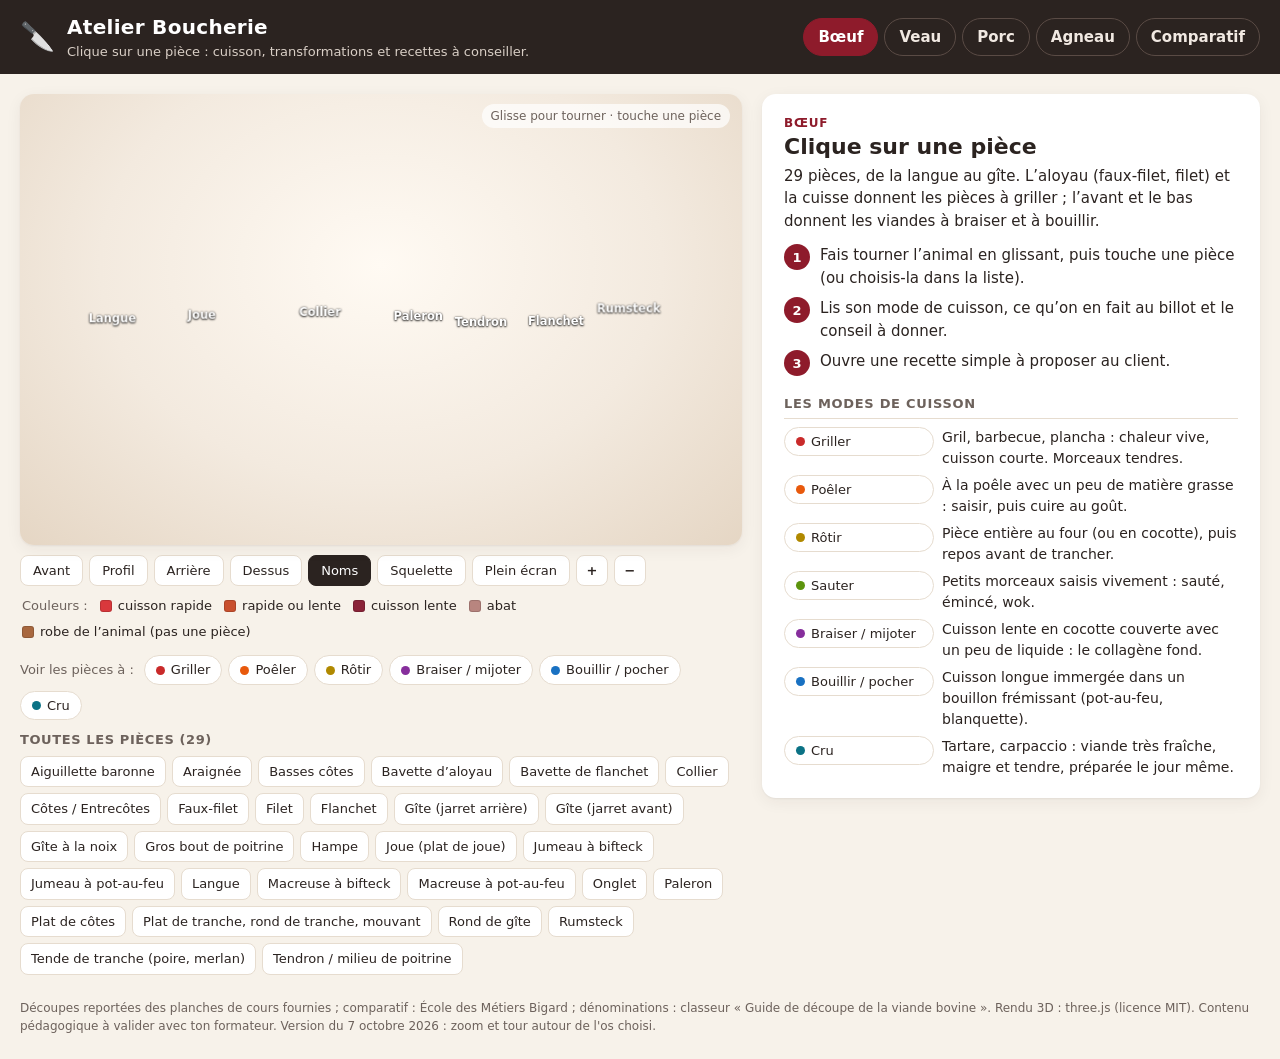
==== app/index.html @ 1efadbfb "Version du 7 octobre 2026 en bas de page (zoom et tour autour de l'os choisi) La correction elle-mêm" ====
<!doctype html>
<html lang="fr">
<head>
  <meta charset="utf-8">
  <meta name="viewport" content="width=device-width, initial-scale=1">
  <title>Atelier Boucherie — pièces, cuissons, recettes</title>
  <meta name="description" content="Apprendre la boucherie : clique sur une pièce pour connaître sa cuisson, ses transformations et des recettes à proposer au client.">
  <meta name="theme-color" content="#2b2320">
  <meta name="apple-mobile-web-app-capable" content="yes">
  <meta name="mobile-web-app-capable" content="yes">
  <meta name="apple-mobile-web-app-title" content="Boucherie">
  <link rel="manifest" href="manifest.webmanifest">
  <link rel="icon" type="image/png" sizes="192x192" href="img/icone-192.png">
  <link rel="apple-touch-icon" href="img/apple-touch-icon.png">
  <link rel="stylesheet" href="styles.css">
</head>
<body>
  <header class="entete">
    <div class="marque">
      <span class="marque-logo" aria-hidden="true">🔪</span>
      <div>
        <h1>Atelier Boucherie</h1>
        <p>Clique sur une pièce : cuisson, transformations et recettes à conseiller.</p>
      </div>
    </div>
    <nav class="onglets" id="onglets" aria-label="Choix de l’animal"></nav>
  </header>

  <main class="page" id="page">
    <section class="colonne-planche" id="vue-planche" aria-label="Planche de découpe">
      <div class="planche" id="planche" role="application">
        <p class="aide3d">Glisse pour tourner · touche une pièce</p>
      </div>
      <div class="outils3d" id="outils3d" aria-label="Orientation de l’animal">
        <button type="button" data-vue="avant">Avant</button>
        <button type="button" data-vue="profil">Profil</button>
        <button type="button" data-vue="arriere">Arrière</button>
        <button type="button" data-vue="dessus">Dessus</button>
        <button type="button" data-noms aria-pressed="true">Noms</button>
        <button type="button" data-squelette aria-pressed="false" hidden>Squelette</button>
        <button type="button" data-muscles aria-pressed="false" hidden>Muscles</button>
        <button type="button" data-eclater aria-pressed="false" hidden>Éclater</button>
        <button type="button" data-plein aria-pressed="false">Plein écran</button>
        <button type="button" data-zoom="1.25" aria-label="Zoomer">+</button>
        <button type="button" data-zoom="0.8" aria-label="Dézoomer">−</button>
      </div>
      <div class="couleurs3d" id="couleurs3d" aria-label="Signification des couleurs"></div>
      <div class="legende" id="legende" aria-label="Filtrer par mode de cuisson"></div>
      <div class="liste-pieces" id="liste-pieces" aria-label="Toutes les pièces"></div>
    </section>
    <aside class="panneau" id="panneau" aria-live="polite"></aside>
    <section class="comparatif" id="vue-comparatif" hidden></section>
  </main>

  <div class="bulle" id="bulle" hidden></div>

  <footer class="pied">
    Découpes reportées des planches de cours fournies ; comparatif : École des Métiers Bigard ; dénominations : classeur « Guide de découpe de la viande bovine ». Rendu 3D : three.js (licence MIT).
    Contenu pédagogique à valider avec ton formateur.
    <span id="version">Version du 7 octobre 2026 : zoom et tour autour de l'os choisi.</span>
  </footer>

  <script src="vendor/three.min.js"></script>
  <script src="data/modeles3d.js"></script>
  <script src="data/recettes.js"></script>
  <script src="data/pieces.js"></script>
  <script src="data/os.js"></script>
  <script src="data/classeur.js"></script>
  <script src="vue3d.js"></script>
  <script src="app.js"></script>
</body>
</html>
---- app/styles.css ----
:root {
  --fond: #f7f2ea;
  --carte: #ffffff;
  --texte: #2b2320;
  --doux: #6d625c;
  --trait: #e6dccf;
  --accent: #8e1b2b;
  --accent-clair: #f6e3e5;
  --surbrillance: #ffcf33;
  --rayon: 14px;
  --ombre: 0 1px 2px rgba(43, 35, 32, .06), 0 4px 16px rgba(43, 35, 32, .06);
}

* { box-sizing: border-box; }
/* « hidden » doit toujours cacher, même un élément qui a son propre display (ex. .legende en flex). */
[hidden] { display: none !important; }
html { -webkit-text-size-adjust: 100%; }
body {
  margin: 0;
  font: 15px/1.5 system-ui, -apple-system, "Segoe UI", Roboto, sans-serif;
  color: var(--texte);
  background: var(--fond);
}

/* ---------- En-tête ---------- */
.entete {
  position: sticky; top: 0; z-index: 20;
  display: flex; flex-wrap: wrap; align-items: center; justify-content: space-between; gap: 10px 24px;
  padding: 12px 20px;
  background: #2b2320; color: #fff;
}
.marque { display: flex; align-items: center; gap: 12px; }
.marque-logo { font-size: 28px; }
.marque h1 { margin: 0; font-size: 20px; letter-spacing: .3px; }
.marque p { margin: 0; font-size: 13px; color: #d9cfc6; }
.onglets { display: flex; flex-wrap: wrap; gap: 6px; }
.onglets button {
  border: 1px solid #5a4b45; background: transparent; color: #f1e9e2;
  padding: 7px 14px; border-radius: 999px; font: inherit; font-weight: 600; cursor: pointer;
}
.onglets button:hover { background: #3d322e; }
.onglets button[aria-current="page"] { background: var(--accent); border-color: var(--accent); color: #fff; }

/* ---------- Mise en page ---------- */
.page {
  display: grid; grid-template-columns: minmax(0, 1.45fr) minmax(320px, 1fr); gap: 20px;
  max-width: 1400px; margin: 0 auto; padding: 20px;
}
.page.mode-comparatif { grid-template-columns: 1fr; }
.colonne-planche { min-width: 0; }

/* ---------- Animal en 3D ---------- */
.planche {
  position: relative; width: 100%; aspect-ratio: 16 / 10; min-height: 300px;
  border-radius: var(--rayon); box-shadow: var(--ombre); overflow: hidden;
  background: radial-gradient(ellipse at 50% 38%, #fffaf3 0%, #f3eadf 55%, #e5d6c4 100%);
}
.toile3d { position: absolute; inset: 0; width: 100%; height: 100%; display: block; cursor: grab; touch-action: pan-y; }
.toile3d:active { cursor: grabbing; }
.outils3d { display: flex; flex-wrap: wrap; gap: 6px; margin-top: 10px; }
.outils3d button {
  border: 1px solid var(--trait); background: var(--carte); color: var(--texte);
  padding: 5px 12px; border-radius: 8px; font: inherit; font-size: 13px; cursor: pointer;
}
.outils3d button:hover { border-color: var(--accent); color: var(--accent); }
.outils3d button[aria-pressed="true"] { background: #2b2320; border-color: #2b2320; color: #fff; }
.etiquettes3d { position: absolute; inset: 0; z-index: 1; pointer-events: none; overflow: hidden; }
.etiquettes3d span {
  position: absolute; left: 0; top: 0; white-space: nowrap; will-change: transform;
  font: 700 11.5px/16px system-ui, -apple-system, "Segoe UI", Roboto, sans-serif; color: #fff; padding: 0 3px;
  text-shadow: 0 1px 2px rgba(0, 0, 0, .8), 0 0 2px rgba(0, 0, 0, .7);
}
.etiquettes3d.os span { color: #2b2320; text-shadow: 0 0 3px #fff, 0 0 2px #fff, 0 1px 1px rgba(255, 255, 255, .9); }
.liste-pieces h2.sous { margin-top: 10px; text-transform: none; letter-spacing: 0; font-size: 13px; color: var(--accent); }
.note-mrs { font-size: 13px; color: #7a4b00; background: #fff4dc; border-radius: 8px; padding: 8px 10px; }
.os-lien a, .transfo a { color: var(--accent); }
.source { font-size: 12px; color: var(--doux); margin-top: 14px; }
.etiquettes3d span.actif { color: #2b2320; background: #ffd25e; border-radius: 4px; text-shadow: none; }
.outils3d button[data-zoom] { width: 32px; padding: 5px 0; font-weight: 700; }
.aide3d {
  position: absolute; z-index: 2; right: 12px; top: 10px; margin: 0; pointer-events: none;
  font-size: 12px; color: var(--doux); background: rgba(255, 255, 255, .7); padding: 3px 9px; border-radius: 999px;
}
.couleurs3d { display: flex; flex-wrap: wrap; align-items: center; gap: 6px 12px; margin: 10px 2px 0; font-size: 13px; }
.couleurs3d .titre { color: var(--doux); }
.pastille { display: inline-flex; align-items: center; gap: 6px; }
.pastille::before { content: ""; width: 12px; height: 12px; border-radius: 3px; background: var(--c); box-shadow: inset 0 0 0 1px rgba(0, 0, 0, .15); }
.pastille.neutre::before { background: #cbbcae; }

.bulle {
  position: fixed; z-index: 50; pointer-events: none;
  background: #2b2320; color: #fff; padding: 4px 10px; border-radius: 8px;
  font-size: 13px; font-weight: 600; white-space: nowrap;
  transform: translate(-50%, calc(-100% - 12px));
}

/* ---------- Légende / filtres ---------- */
.legende { display: flex; flex-wrap: wrap; align-items: center; gap: 6px; margin: 14px 0 6px; }
.legende .titre { font-size: 13px; color: var(--doux); margin-right: 4px; }
.puce {
  display: inline-flex; align-items: center; gap: 6px;
  border: 1px solid var(--trait); background: var(--carte); color: var(--texte);
  padding: 4px 11px; border-radius: 999px; font: inherit; font-size: 13px; cursor: pointer; white-space: nowrap;
}
.puce::before { content: ""; width: 9px; height: 9px; border-radius: 50%; background: var(--c, #999); }
.puce:hover { border-color: var(--c, #999); }
.puce[aria-pressed="true"] { background: var(--c); border-color: var(--c); color: #fff; }
.puce[aria-pressed="true"]::before { background: #fff; }
.puce.statique { cursor: default; }
.puce.effacer { --c: #6d625c; }
.puce.effacer::before { display: none; }

.liste-pieces { margin-top: 10px; }
.liste-pieces h2 { font-size: 13px; font-weight: 600; color: var(--doux); margin: 8px 0 6px; text-transform: uppercase; letter-spacing: .6px; }
.liste-pieces .grille { display: flex; flex-wrap: wrap; gap: 6px; }
.liste-pieces button {
  border: 1px solid var(--trait); background: var(--carte); color: var(--texte);
  padding: 5px 10px; border-radius: 8px; font: inherit; font-size: 13px; cursor: pointer;
}
.liste-pieces button:hover { border-color: var(--accent); }
.liste-pieces button.active { background: var(--accent); color: #fff; border-color: var(--accent); }
.liste-pieces button.attenue { opacity: .4; }

/* ---------- Panneau de détail ---------- */
.panneau {
  align-self: start; position: sticky; top: 84px;
  max-height: calc(100vh - 104px); overflow: auto;
  background: var(--carte); border-radius: var(--rayon); box-shadow: var(--ombre);
  padding: 20px 22px;
}
.panneau .kicker { font-size: 12px; letter-spacing: .8px; text-transform: uppercase; color: var(--accent); font-weight: 700; }
.panneau h2 { margin: 2px 0 4px; font-size: 26px; line-height: 1.15; }
.panneau .alias { margin: 0 0 10px; color: var(--doux); font-size: 13px; }
.panneau h3 {
  margin: 18px 0 8px; font-size: 13px; text-transform: uppercase; letter-spacing: .7px; color: var(--doux);
  border-bottom: 1px solid var(--trait); padding-bottom: 4px;
}
.panneau p { margin: 6px 0; }
.type { display: inline-block; font-size: 12px; font-weight: 700; padding: 3px 9px; border-radius: 6px; margin-right: 6px; }
.type.rapide { background: #fff1e6; color: #a8461a; }
.type.lente { background: #efe9f8; color: #5f2b86; }
.type.mixte { background: #e8f3ea; color: #2d6a3a; }
.type.abat { background: #f1ece8; color: #5c4a42; }
.cuissons { display: flex; flex-wrap: wrap; gap: 6px; margin: 10px 0 4px; }
.conseil {
  margin: 12px 0 0; padding: 10px 12px; border-left: 4px solid var(--accent);
  background: var(--accent-clair); border-radius: 0 10px 10px 0;
}
.conseil strong { color: var(--accent); }
.transfo { list-style: none; margin: 0; padding: 0; }
.transfo li { padding: 7px 0; border-bottom: 1px dashed var(--trait); }
.transfo li:last-child { border-bottom: 0; }
.transfo b { display: block; }
.transfo span { color: var(--doux); font-size: 14px; }

details.recette {
  border: 1px solid var(--trait); border-radius: 10px; margin-bottom: 8px; background: #fffdfa;
}
details.recette summary {
  cursor: pointer; padding: 10px 12px; font-weight: 600; list-style: none;
  display: flex; justify-content: space-between; gap: 10px; align-items: baseline;
}
details.recette summary::-webkit-details-marker { display: none; }
details.recette summary::before { content: "▸"; color: var(--accent); margin-right: 2px; }
details.recette[open] summary::before { content: "▾"; }
details.recette summary .nom { flex: 1; }
details.recette summary small { color: var(--doux); font-weight: 400; white-space: nowrap; }
.recette .corps { padding: 0 14px 12px; font-size: 14px; }
.recette ul, .recette ol { margin: 6px 0; padding-left: 20px; }
.recette li { margin: 2px 0; }
.recette .client { margin-top: 8px; padding: 8px 10px; background: #f3f7ee; border-radius: 8px; }

.equivalences { display: grid; gap: 8px; }
.equivalences .ligne { display: grid; grid-template-columns: 72px 1fr; gap: 8px; font-size: 14px; }
.equivalences .animal { font-weight: 700; }
.equivalences a { color: var(--accent); }
.equivalences .muscles { color: var(--doux); font-size: 13px; }

.accueil h2 { font-size: 22px; }
.accueil .pas { display: grid; gap: 8px; margin: 12px 0; }
.accueil .pas div { display: flex; gap: 10px; align-items: flex-start; }
.accueil .pas b { flex: 0 0 26px; height: 26px; border-radius: 50%; background: var(--accent); color: #fff; display: grid; place-items: center; font-size: 13px; }
.definitions { display: grid; gap: 6px; font-size: 14px; }
.definitions div { display: grid; grid-template-columns: 150px 1fr; gap: 8px; align-items: start; }

.lien-bouton { background: none; border: 0; padding: 0; font: inherit; color: var(--accent); text-decoration: underline; cursor: pointer; }

/* ---------- Comparatif ---------- */
.comparatif { grid-column: 1 / -1; }
.comparatif h2 { margin: 0 0 4px; }
.comparatif > p { margin: 0 0 14px; color: var(--doux); }
.tableau { width: 100%; border-collapse: separate; border-spacing: 0; background: var(--carte); border-radius: var(--rayon); overflow: hidden; box-shadow: var(--ombre); }
.tableau th, .tableau td { padding: 10px 12px; text-align: left; vertical-align: top; border-bottom: 1px solid var(--trait); }
.tableau thead th { background: #2b2320; color: #fff; font-size: 14px; }
.tableau tbody th { width: 150px; background: #fbf7f1; font-size: 14px; }
.tableau td button { all: unset; cursor: pointer; display: block; }
.tableau td button:hover .region-nom, .tableau td button:focus-visible .region-nom { text-decoration: underline; }
.tableau .region-nom { font-weight: 700; color: var(--accent); }
.tableau ul { margin: 4px 0 0; padding-left: 18px; font-size: 14px; }
.tableau .note { font-size: 12px; color: var(--doux); }
.c-boeuf { background: #fbecec; } .c-veau { background: #f2f6e6; } .c-porc { background: #f8eaf4; } .c-agneau { background: #fbf6dc; }

.pied { max-width: 1400px; margin: 0 auto; padding: 4px 20px 24px; font-size: 12px; color: var(--doux); }

/* ---------- Mobile ---------- */
@media (max-width: 900px) {
  .page { grid-template-columns: 1fr; padding: 12px; gap: 14px; }
  .panneau { position: static; max-height: none; }
  .entete { padding: 10px 12px; position: static; }
  .marque p { display: none; }
  .planche { aspect-ratio: 4 / 3.2; }
  .aide3d { font-size: 11px; }
  .tableau, .tableau tbody, .tableau tr, .tableau th, .tableau td { display: block; width: 100%; }
  .tableau thead { display: none; }
  .tableau td::before { content: attr(data-animal); display: block; font-size: 12px; font-weight: 700; color: var(--doux); text-transform: uppercase; }
}

/* ---------- Classeur de découpe (dénominations ★, fiches magasin) ---------- */
.note-etoiles { font-size: 13px; color: var(--doux); }
.etoiles { color: #c98a00; letter-spacing: 1px; font-size: 14px; white-space: nowrap; }
.etoiles i { font-style: normal; color: #e3d8c8; }
.classeur { list-style: none; margin: 0; padding: 0; }
.classeur li { padding: 8px 0; border-bottom: 1px dashed var(--trait); }
.classeur li:last-child { border-bottom: 0; }
.classeur .denom b { font-size: 15px; }
.classeur .mention { font-size: 12px; font-weight: 600; color: #2d6a3a; background: #e8f3ea; border-radius: 6px; padding: 1px 7px; margin-left: 4px; }
.classeur .morceau { font-weight: 600; font-size: 14px; }
.classeur .morceau small { font-weight: 400; color: var(--doux); }
.classeur span:not(.etoiles):not(.mention) { color: var(--doux); font-size: 14px; }
.petits-noms { font-size: 14px; }
details.fiche-magasin { border: 1px solid var(--trait); border-radius: 10px; margin: 8px 0; background: #fffdfa; }
details.fiche-magasin summary { cursor: pointer; padding: 8px 12px; font-weight: 600; font-size: 14px; list-style: none; }
details.fiche-magasin summary::-webkit-details-marker { display: none; }
details.fiche-magasin summary::before { content: "▸ "; color: var(--accent); }
details.fiche-magasin[open] summary::before { content: "▾ "; }
details.fiche-magasin dl { margin: 0; padding: 0 14px 10px; display: grid; grid-template-columns: 92px 1fr; gap: 4px 10px; font-size: 14px; }
details.fiche-magasin dt { font-weight: 700; color: var(--accent); }
details.fiche-magasin dd { margin: 0; }
.classeur-os { margin: 12px 0 0; padding: 10px 12px; border-left: 4px solid #c98a00; background: #fff6df; border-radius: 0 10px 10px 0; font-size: 14px; }
.classeur-os strong { color: #8a5d00; }

/* ---------- Plongée sur un os : carte dans la vue 3D, noms des muscles ---------- */
.carte3d {
  position: absolute; z-index: 3; left: 10px; bottom: 10px; max-width: min(440px, calc(100% - 20px));
  background: rgba(255, 252, 247, .93); border-radius: 12px; box-shadow: var(--ombre); padding: 8px 10px; font-size: 13px;
}
.carte3d .titre b { font-size: 15px; }
.carte3d .titre small { color: var(--doux); }
.carte3d .muscles-lies { margin: 3px 0 6px; }
.carte3d .muscles-lies a { color: var(--accent); font-weight: 600; }
.carte3d .actions { display: flex; flex-wrap: wrap; gap: 5px; }
.carte3d button {
  border: 1px solid var(--trait); background: var(--carte); color: var(--texte);
  padding: 3px 9px; border-radius: 7px; font: inherit; font-size: 12.5px; cursor: pointer;
}
.carte3d button[aria-pressed="true"] { background: #2b2320; border-color: #2b2320; color: #fff; }
.carte3d .info { margin: 0; font-weight: 600; }
.etiquettes3d.muscles span { color: #fff; background: rgba(90, 22, 26, .78); border-radius: 4px; text-shadow: none; }
.etiquettes3d.muscles span.actif { background: #ffd25e; color: #2b2320; }
@media (max-width: 900px) {
  .carte3d { left: 6px; right: 6px; bottom: 6px; max-width: none; padding: 6px 8px; }
}

/* ---------- Plein écran 3D : se plonger dans le squelette ---------- */
body.plein-ecran-3d { overflow: hidden; }
body.plein-ecran-3d .entete, body.plein-ecran-3d .panneau, body.plein-ecran-3d .pied,
body.plein-ecran-3d .liste-pieces, body.plein-ecran-3d .legende, body.plein-ecran-3d .couleurs3d { display: none !important; }
body.plein-ecran-3d .page { display: block; padding: 0; max-width: none; }
body.plein-ecran-3d .colonne-planche { position: fixed; inset: 0; z-index: 30; display: flex; flex-direction: column; background: #efe6da; }
body.plein-ecran-3d .planche { flex: 1; aspect-ratio: auto; min-height: 0; border-radius: 0; box-shadow: none; }
body.plein-ecran-3d .outils3d { margin: 0; padding: 6px 8px calc(6px + env(safe-area-inset-bottom)); background: #2b2320; }
body.plein-ecran-3d .outils3d button { background: #3d322e; border-color: #5a4b45; color: #f1e9e2; }
body.plein-ecran-3d .outils3d button[aria-pressed="true"] { background: var(--accent); border-color: var(--accent); }
@media (max-width: 900px) {
  .aide3d { left: 8px; right: auto; max-width: calc(100% - 16px); }
}
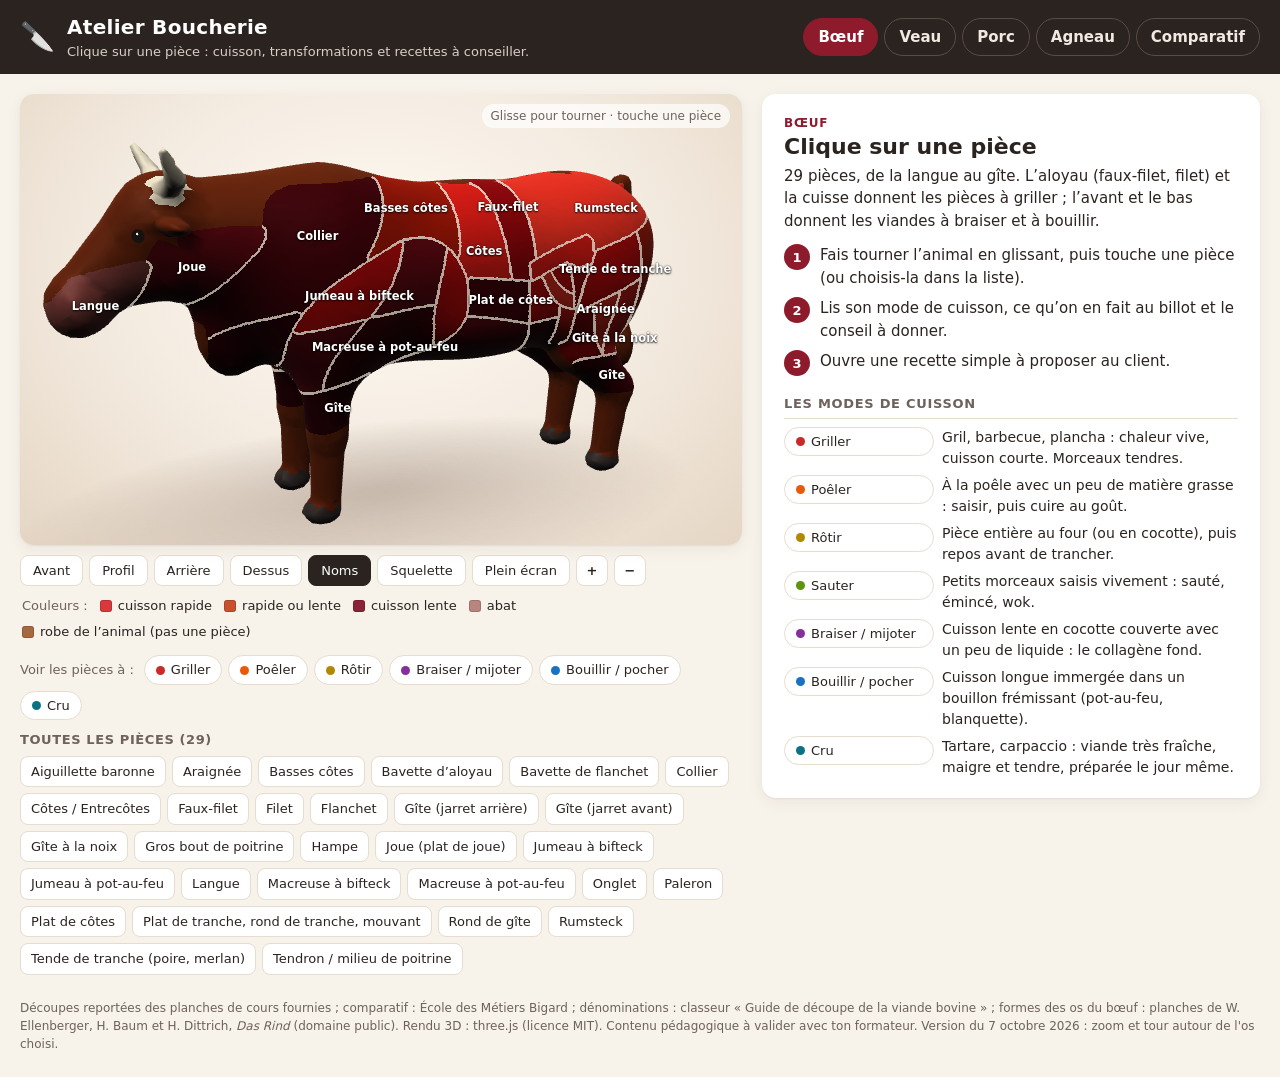
==== commit edb78f57: "Atelier 3D : cuisse et épaule muscle par muscle, os d'après les planches, décor façon MOF - Page ate" ====
--- a/app/index.html
+++ b/app/index.html
@@ -55,7 +55,7 @@
   <div class="bulle" id="bulle" hidden></div>
 
   <footer class="pied">
-    Découpes reportées des planches de cours fournies ; comparatif : École des Métiers Bigard ; dénominations : classeur « Guide de découpe de la viande bovine ». Rendu 3D : three.js (licence MIT).
+    Découpes reportées des planches de cours fournies ; comparatif : École des Métiers Bigard ; dénominations : classeur « Guide de découpe de la viande bovine » ; formes des os du bœuf : planches de W. Ellenberger, H. Baum et H. Dittrich, <i>Das Rind</i> (domaine public). Rendu 3D : three.js (licence MIT).
     Contenu pédagogique à valider avec ton formateur.
     <span id="version">Version du 7 octobre 2026 : zoom et tour autour de l'os choisi.</span>
   </footer>
@@ -66,6 +66,7 @@
   <script src="data/pieces.js"></script>
   <script src="data/os.js"></script>
   <script src="data/classeur.js"></script>
+  <script src="data/atelier.js"></script>
   <script src="vue3d.js"></script>
   <script src="app.js"></script>
 </body>
--- a/app/styles.css
+++ b/app/styles.css
@@ -274,3 +274,12 @@
 @media (max-width: 900px) {
   .aide3d { left: 8px; right: auto; max-width: calc(100% - 16px); }
 }
+
+/* Liens vers la page atelier 3D */
+.lien-atelier { margin: 10px 0; }
+.lien-atelier a { display: inline-block; font-weight: 700; color: var(--accent); }
+.bouton-lien {
+  display: inline-block; border: 1px solid var(--accent); color: var(--accent); background: #fff; border-radius: 999px;
+  padding: 6px 12px; font-weight: 600; text-decoration: none; font-size: 14px;
+}
+.carte3d .bouton-lien { padding: 4px 10px; font-size: 13px; }
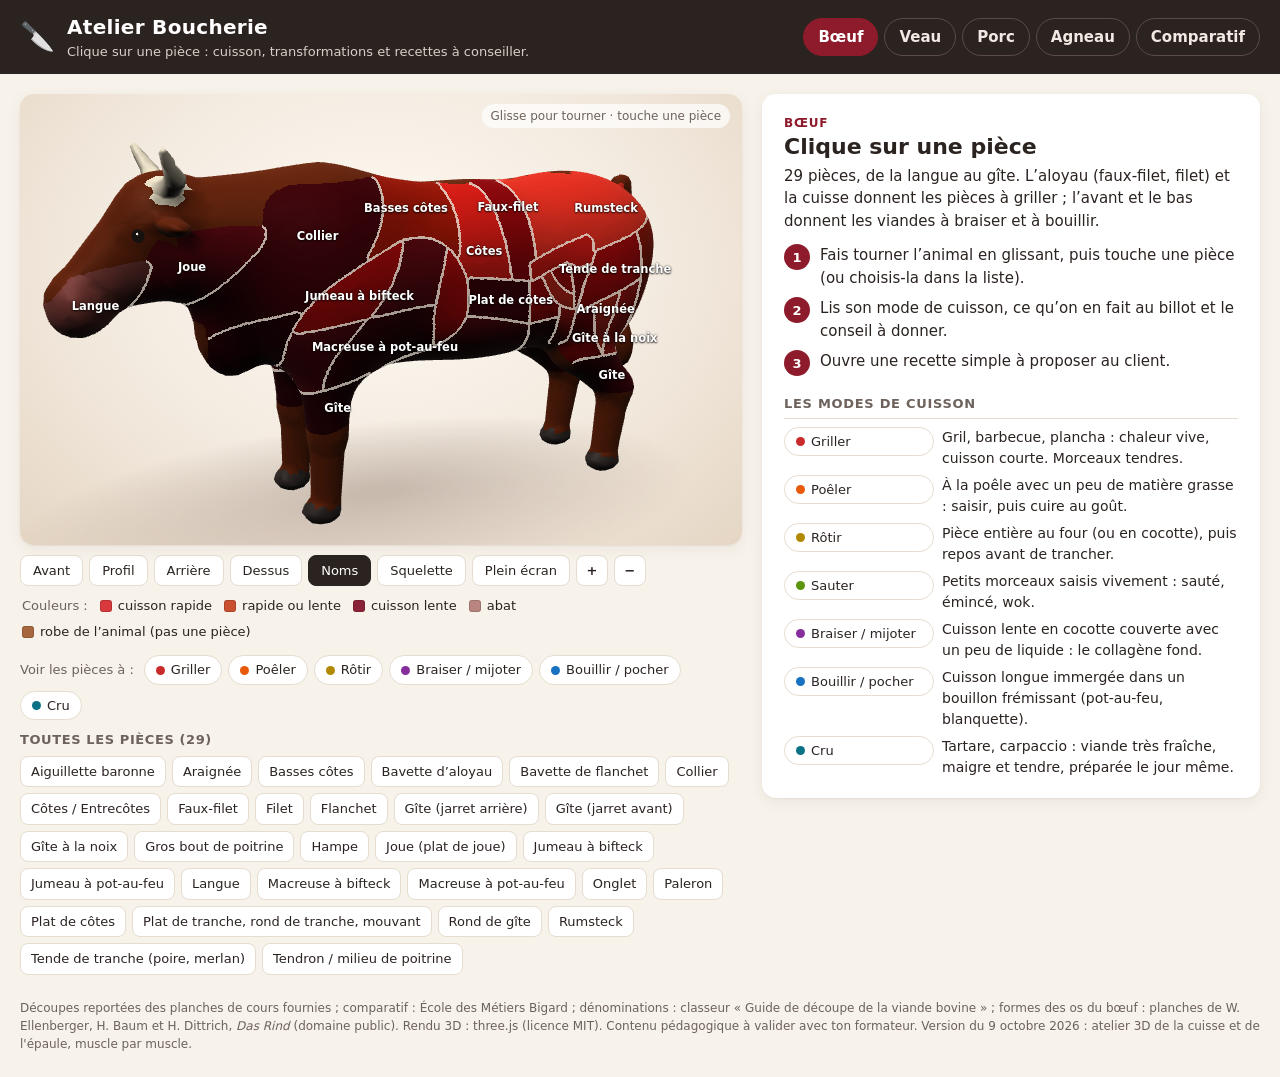
==== commit ce1eb15e: "Jumeau à bifteck devant l'arête de la palette, paleron derrière (modèle 3D principal) Le point de dé" ====
--- a/app/index.html
+++ b/app/index.html
@@ -57,7 +57,7 @@
   <footer class="pied">
     Découpes reportées des planches de cours fournies ; comparatif : École des Métiers Bigard ; dénominations : classeur « Guide de découpe de la viande bovine » ; formes des os du bœuf : planches de W. Ellenberger, H. Baum et H. Dittrich, <i>Das Rind</i> (domaine public). Rendu 3D : three.js (licence MIT).
     Contenu pédagogique à valider avec ton formateur.
-    <span id="version">Version du 7 octobre 2026 : zoom et tour autour de l'os choisi.</span>
+    <span id="version">Version du 9 octobre 2026 : atelier 3D de la cuisse et de l'épaule, muscle par muscle.</span>
   </footer>
 
   <script src="vendor/three.min.js"></script>
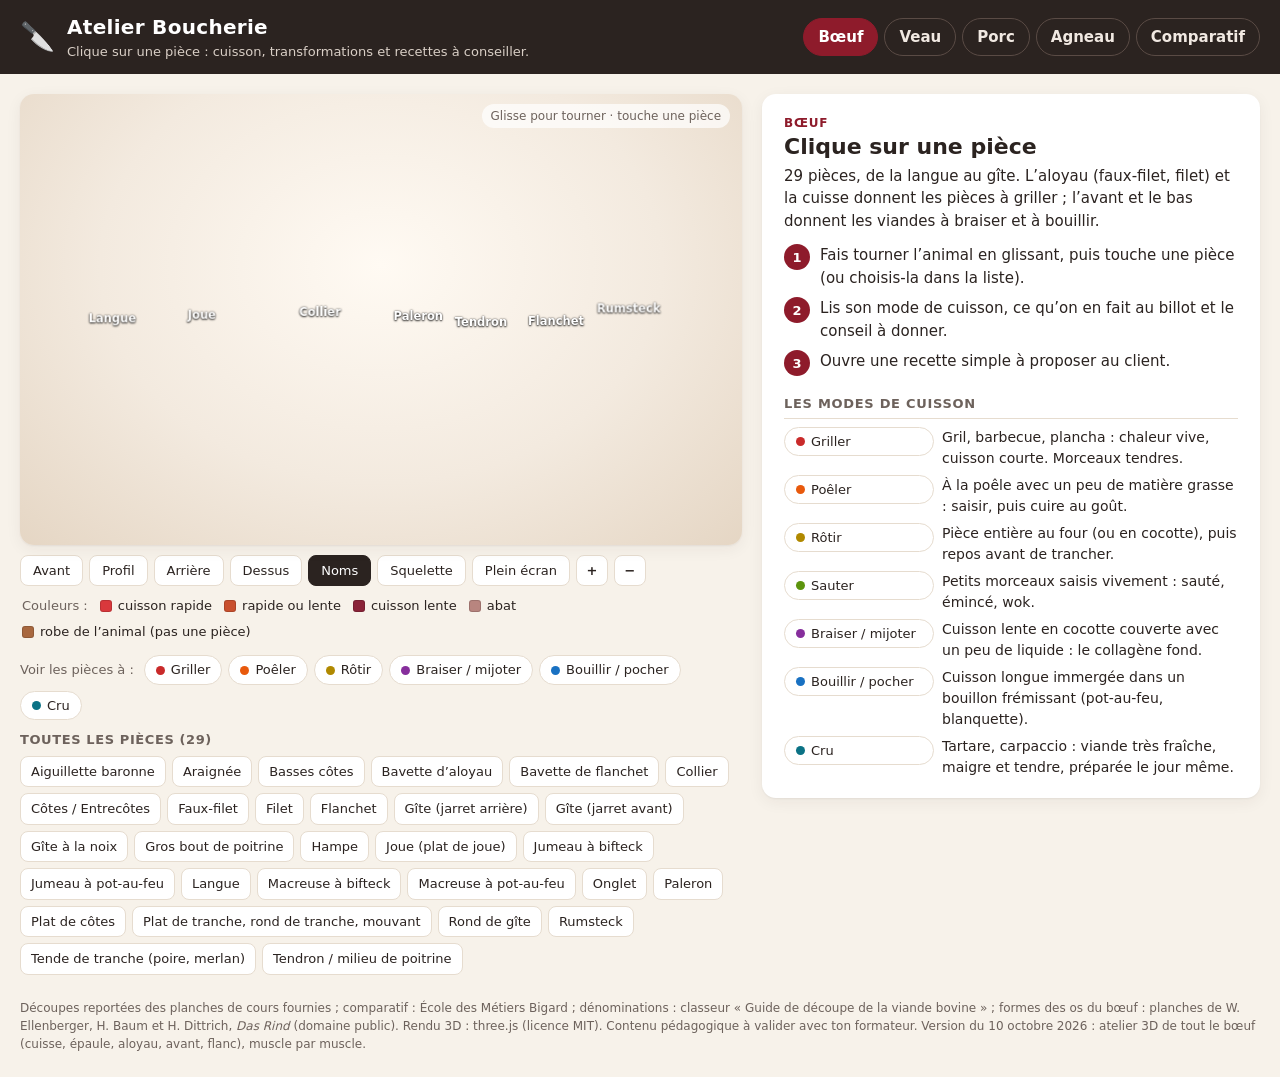
==== commit 024a68e7: "Atelier 3D : page commune aux 5 régions, contrôles et version du 10 octobre - atelier.js : os fendus" ====
--- a/app/index.html
+++ b/app/index.html
@@ -57,7 +57,7 @@
   <footer class="pied">
     Découpes reportées des planches de cours fournies ; comparatif : École des Métiers Bigard ; dénominations : classeur « Guide de découpe de la viande bovine » ; formes des os du bœuf : planches de W. Ellenberger, H. Baum et H. Dittrich, <i>Das Rind</i> (domaine public). Rendu 3D : three.js (licence MIT).
     Contenu pédagogique à valider avec ton formateur.
-    <span id="version">Version du 9 octobre 2026 : atelier 3D de la cuisse et de l'épaule, muscle par muscle.</span>
+    <span id="version">Version du 10 octobre 2026 : atelier 3D de tout le bœuf (cuisse, épaule, aloyau, avant, flanc), muscle par muscle.</span>
   </footer>
 
   <script src="vendor/three.min.js"></script>
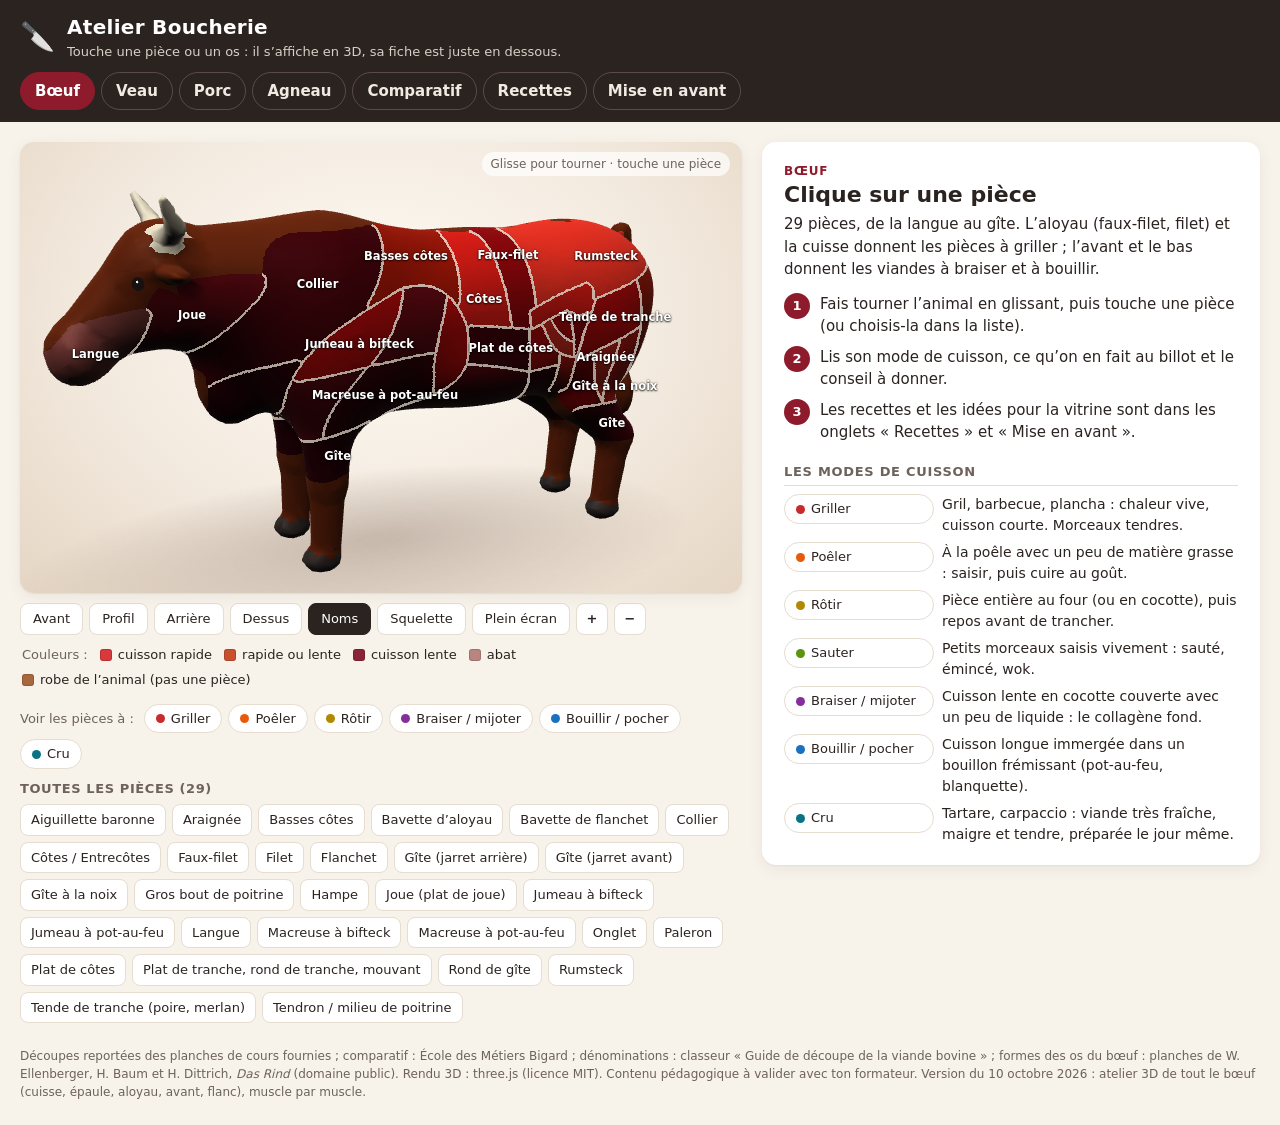
==== commit ca6232dd: "auto(conv-91): les idees de recetets et les idees de mise en valeur en rayon devriat etre dans un au" ====
--- a/app/index.html
+++ b/app/index.html
@@ -20,7 +20,7 @@
       <span class="marque-logo" aria-hidden="true">🔪</span>
       <div>
         <h1>Atelier Boucherie</h1>
-        <p>Clique sur une pièce : cuisson, transformations et recettes à conseiller.</p>
+        <p>Touche une pièce ou un os : il s’affiche en 3D, sa fiche est juste en dessous.</p>
       </div>
     </div>
     <nav class="onglets" id="onglets" aria-label="Choix de l’animal"></nav>
@@ -50,6 +50,8 @@
     </section>
     <aside class="panneau" id="panneau" aria-live="polite"></aside>
     <section class="comparatif" id="vue-comparatif" hidden></section>
+    <section class="vue-texte" id="vue-recettes" hidden aria-label="Recettes"></section>
+    <section class="vue-texte" id="vue-etal" hidden aria-label="Mise en avant au rayon traditionnel"></section>
   </main>
 
   <div class="bulle" id="bulle" hidden></div>
--- a/app/styles.css
+++ b/app/styles.css
@@ -241,9 +241,10 @@
 
 /* ---------- Plongée sur un os : carte dans la vue 3D, noms des muscles ---------- */
 .carte3d {
-  position: absolute; z-index: 3; left: 10px; bottom: 10px; max-width: min(440px, calc(100% - 20px));
-  background: rgba(255, 252, 247, .93); border-radius: 12px; box-shadow: var(--ombre); padding: 8px 10px; font-size: 13px;
-}
+  margin: 8px 0 0; background: var(--carte); border-radius: 12px; box-shadow: var(--ombre); padding: 8px 10px; font-size: 13px;
+}
+/* une pièce ou un os choisi : l'aide (« glisse pour tourner ») laisse toute la vue à la 3D */
+.planche.choix .aide3d { display: none; }
 .carte3d .titre b { font-size: 15px; }
 .carte3d .titre small { color: var(--doux); }
 .carte3d .muscles-lies { margin: 3px 0 6px; }
@@ -258,8 +259,9 @@
 .etiquettes3d.muscles span { color: #fff; background: rgba(90, 22, 26, .78); border-radius: 4px; text-shadow: none; }
 .etiquettes3d.muscles span.actif { background: #ffd25e; color: #2b2320; }
 @media (max-width: 900px) {
-  .carte3d { left: 6px; right: 6px; bottom: 6px; max-width: none; padding: 6px 8px; }
-}
+  .carte3d { padding: 6px 8px; }
+}
+body.plein-ecran-3d .carte3d { margin: 0; border-radius: 0; box-shadow: none; }
 
 /* ---------- Plein écran 3D : se plonger dans le squelette ---------- */
 body.plein-ecran-3d { overflow: hidden; }
@@ -283,3 +285,23 @@
   padding: 6px 12px; font-weight: 600; text-decoration: none; font-size: 14px;
 }
 .carte3d .bouton-lien { padding: 4px 10px; font-size: 13px; }
+
+/* ---------- Onglets Recettes et Mise en avant ---------- */
+.vue-texte { grid-column: 1 / -1; max-width: 860px; width: 100%; margin: 0 auto; background: var(--carte); border-radius: var(--rayon); box-shadow: var(--ombre); padding: 18px 20px; }
+.vue-texte[hidden] { display: none; }
+.vue-texte h2 { margin: 0 0 8px; }
+.vue-texte h3 { margin: 18px 0 6px; }
+.vue-texte .note { color: var(--doux); }
+.choix-animal { display: flex; flex-wrap: wrap; gap: 6px; margin: 6px 0 10px; }
+.choix-animal a { border: 1px solid var(--trait); border-radius: 999px; padding: 5px 12px; color: var(--texte); text-decoration: none; font-weight: 600; }
+.choix-animal a[aria-current] { background: var(--accent); border-color: var(--accent); color: #fff; }
+.recette .avec { margin-top: 8px; font-size: 14px; color: var(--doux); }
+.recette .avec a { color: var(--accent); }
+.vers-recettes { margin: 12px 0; }
+.vue-texte .idee { border-left: 3px solid var(--accent); padding: 2px 0 2px 10px; margin: 8px 0; }
+.vue-texte .idee p { margin: 2px 0; }
+.vue-texte details.comment-faire { border: 1px solid var(--trait); border-radius: 10px; padding: 6px 10px; margin: 6px 0; }
+.vue-texte details.comment-faire summary { font-weight: 700; cursor: pointer; }
+.vue-texte .voir-mof a { color: var(--accent); font-weight: 600; }
+.sources-repli { margin-top: 18px; font-size: 13px; color: var(--doux); }
+.sources-repli summary { cursor: pointer; }
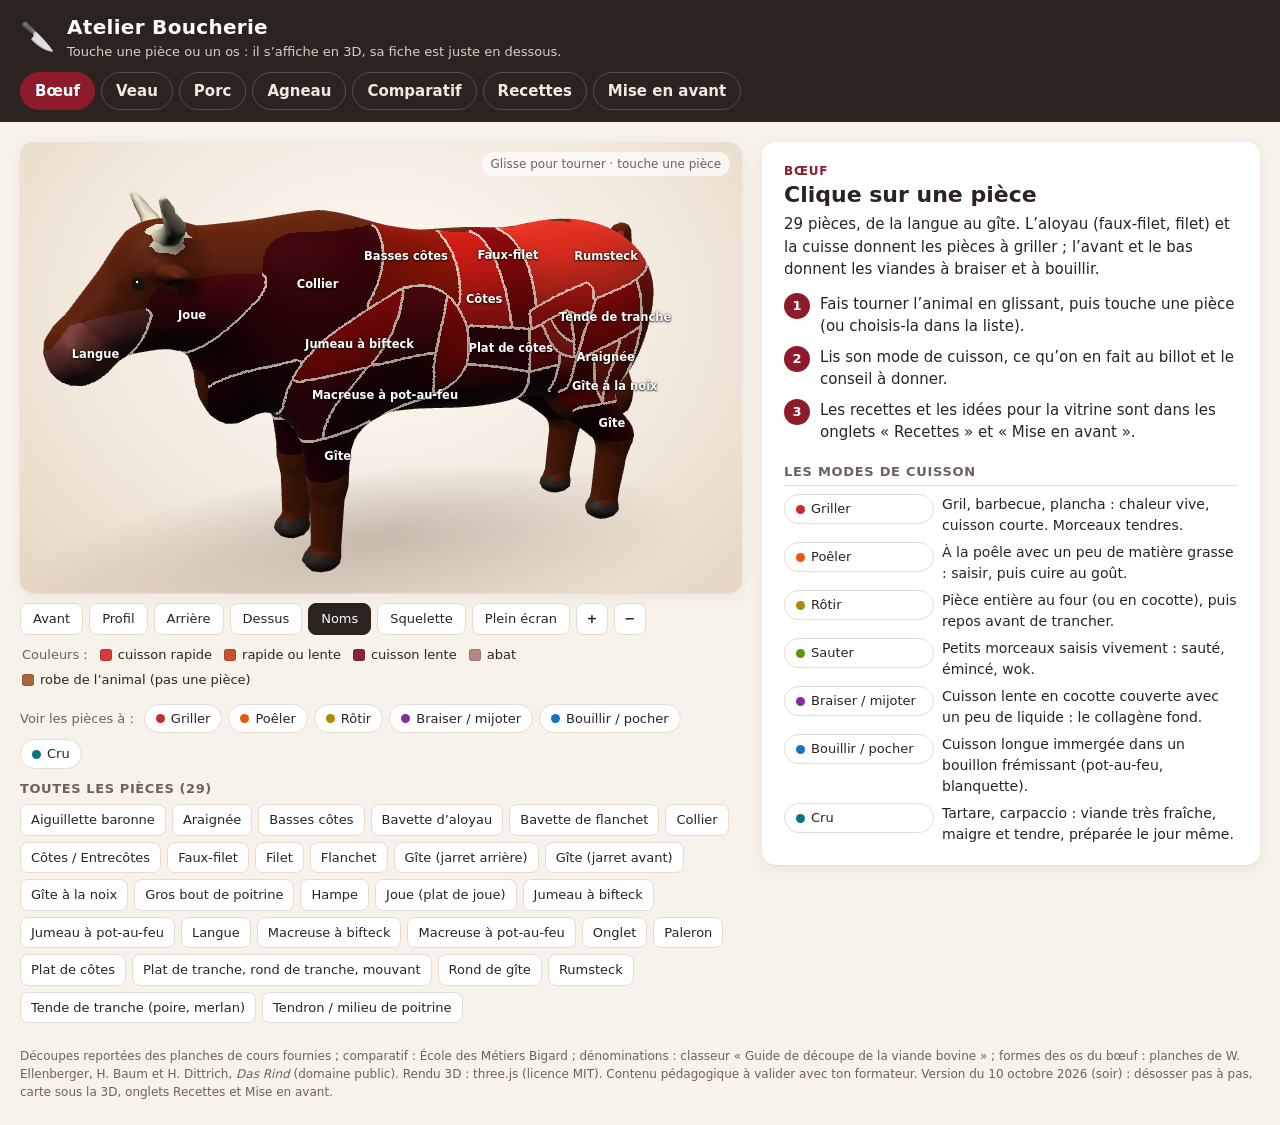
==== commit 45f8d187: "Version du 10 octobre (soir) : désosser pas à pas, carte sous la 3D, onglets Recettes et Mise en ava" ====
--- a/app/index.html
+++ b/app/index.html
@@ -59,7 +59,7 @@
   <footer class="pied">
     Découpes reportées des planches de cours fournies ; comparatif : École des Métiers Bigard ; dénominations : classeur « Guide de découpe de la viande bovine » ; formes des os du bœuf : planches de W. Ellenberger, H. Baum et H. Dittrich, <i>Das Rind</i> (domaine public). Rendu 3D : three.js (licence MIT).
     Contenu pédagogique à valider avec ton formateur.
-    <span id="version">Version du 10 octobre 2026 : atelier 3D de tout le bœuf (cuisse, épaule, aloyau, avant, flanc), muscle par muscle.</span>
+    <span id="version">Version du 10 octobre 2026 (soir) : désosser pas à pas, carte sous la 3D, onglets Recettes et Mise en avant.</span>
   </footer>
 
   <script src="vendor/three.min.js"></script>
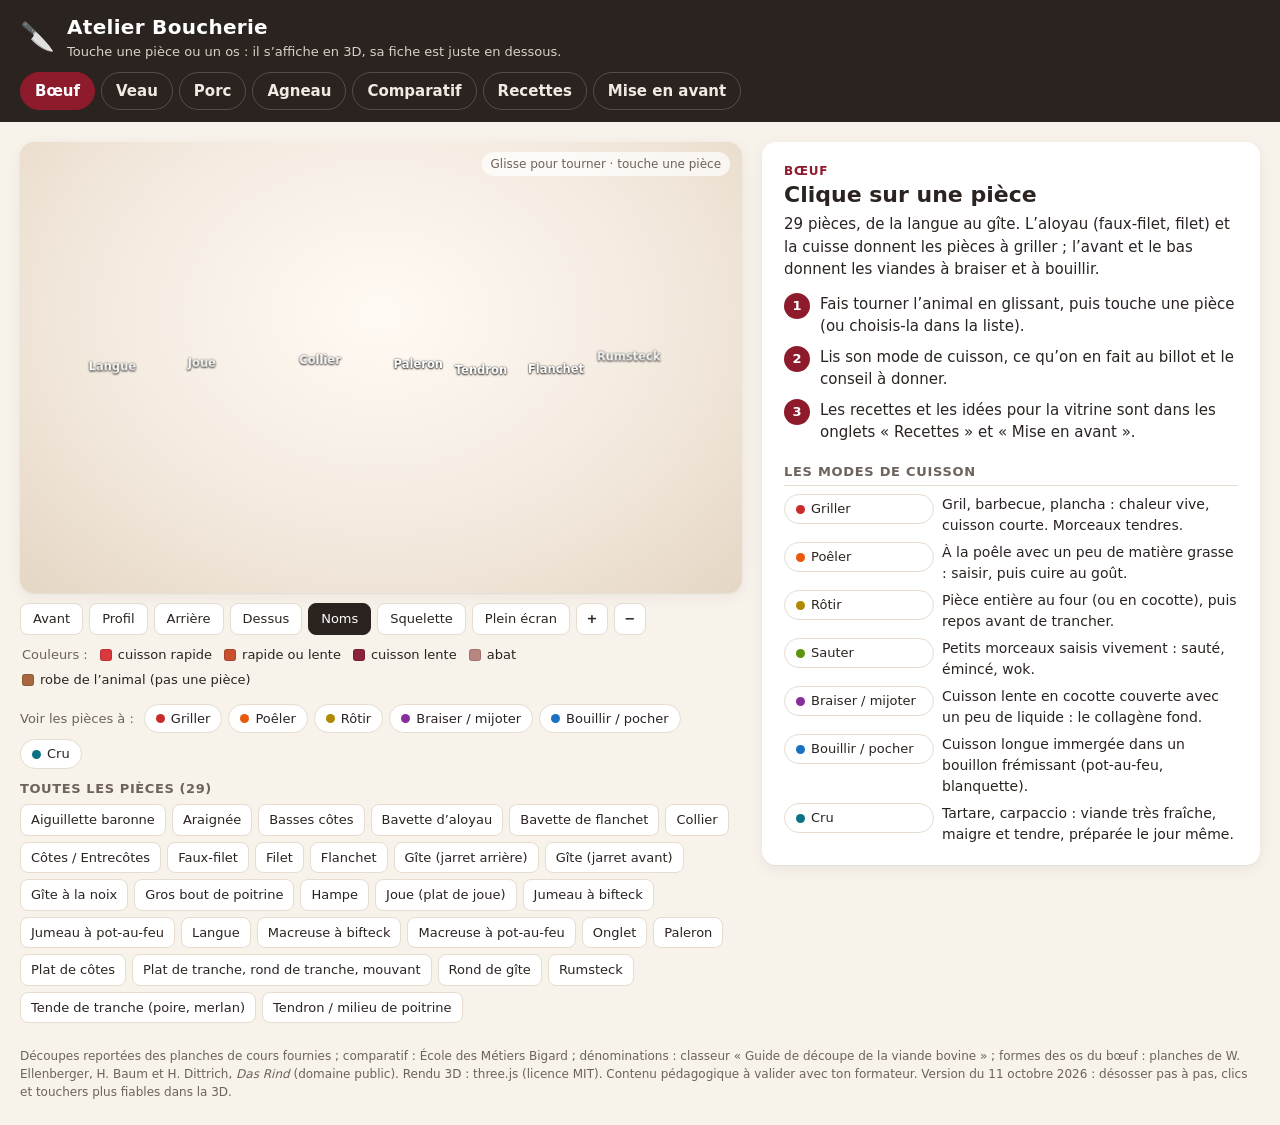
==== commit 168cd917: "Clic et toucher comptés même quand la 3D met du temps à se dessiner La durée d'un appui se mesurait " ====
--- a/app/index.html
+++ b/app/index.html
@@ -59,7 +59,7 @@
   <footer class="pied">
     Découpes reportées des planches de cours fournies ; comparatif : École des Métiers Bigard ; dénominations : classeur « Guide de découpe de la viande bovine » ; formes des os du bœuf : planches de W. Ellenberger, H. Baum et H. Dittrich, <i>Das Rind</i> (domaine public). Rendu 3D : three.js (licence MIT).
     Contenu pédagogique à valider avec ton formateur.
-    <span id="version">Version du 10 octobre 2026 (soir) : désosser pas à pas, carte sous la 3D, onglets Recettes et Mise en avant.</span>
+    <span id="version">Version du 11 octobre 2026 : désosser pas à pas, clics et touchers plus fiables dans la 3D.</span>
   </footer>
 
   <script src="vendor/three.min.js"></script>
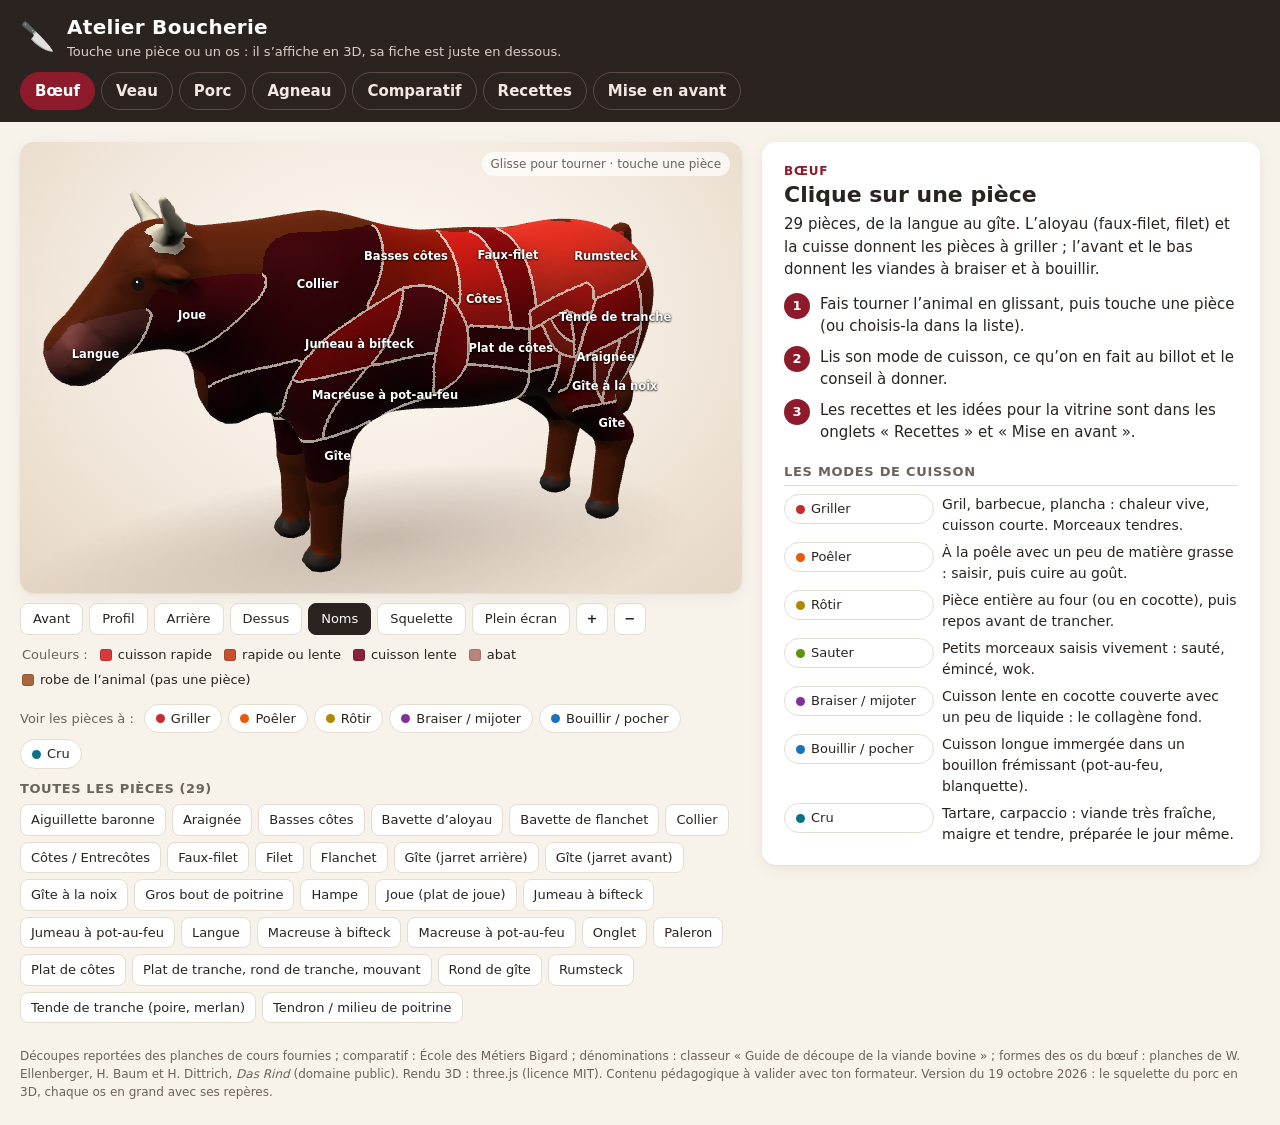
==== commit 1e19c81a: "Appli : squelette du porc, fiches de ses os et page atelier, version du 19 octobre - app/data/os.js " ====
--- a/app/index.html
+++ b/app/index.html
@@ -59,7 +59,7 @@
   <footer class="pied">
     Découpes reportées des planches de cours fournies ; comparatif : École des Métiers Bigard ; dénominations : classeur « Guide de découpe de la viande bovine » ; formes des os du bœuf : planches de W. Ellenberger, H. Baum et H. Dittrich, <i>Das Rind</i> (domaine public). Rendu 3D : three.js (licence MIT).
     Contenu pédagogique à valider avec ton formateur.
-    <span id="version">Version du 11 octobre 2026 : désosser pas à pas, clics et touchers plus fiables dans la 3D.</span>
+    <span id="version">Version du 19 octobre 2026 : le squelette du porc en 3D, chaque os en grand avec ses repères.</span>
   </footer>
 
   <script src="vendor/three.min.js"></script>
